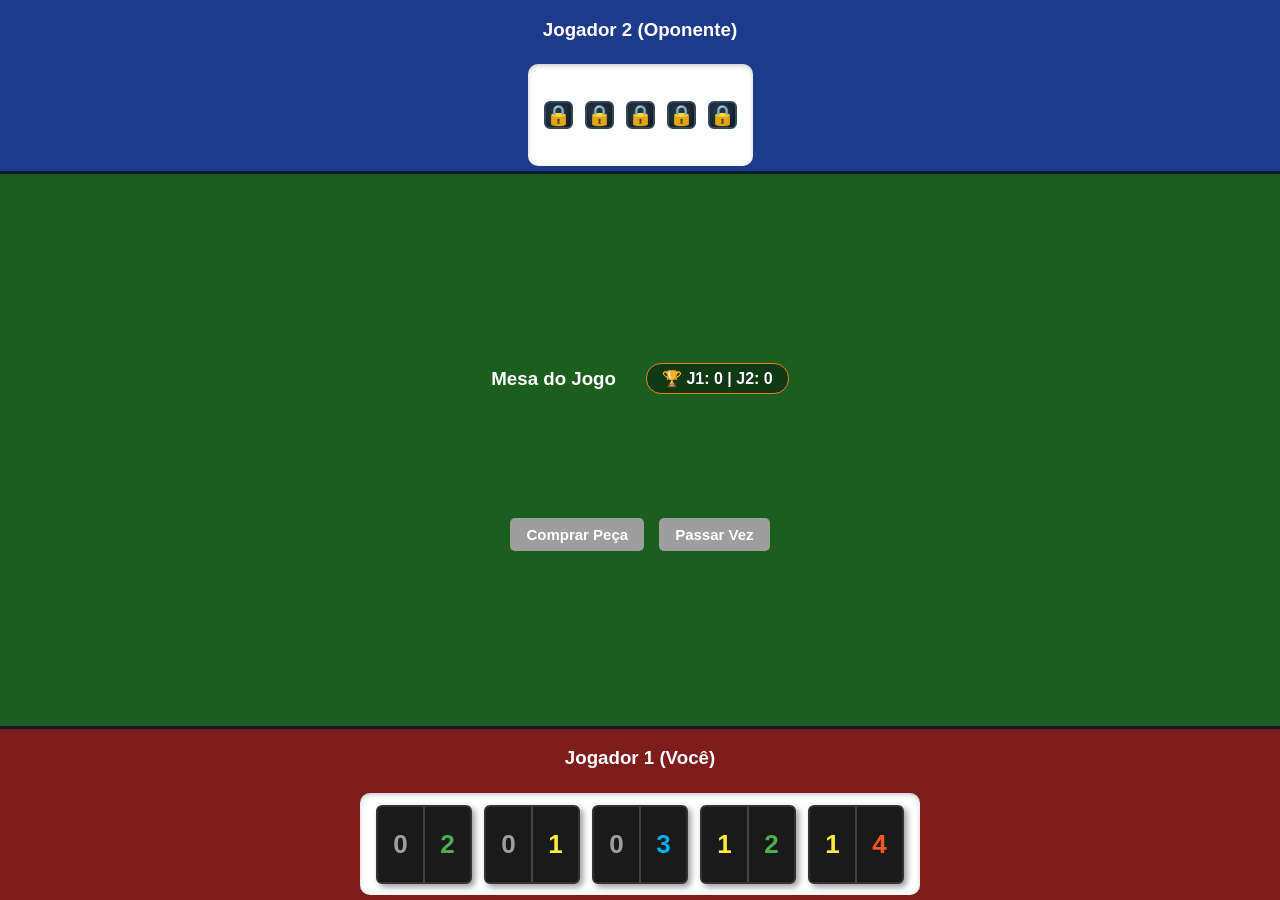
==== index.html @ 340179a4 "Rename Dominó v3.html to index.html" ====
<!DOCTYPE html>
<html lang="pt-br">
<head>

    <meta charset="UTF-8">
    <meta http-equiv="X-UA-Compatible" content="IE=edge">
    <meta name="viewport" content="width=device-width, initial-scale=0.8">
    <link rel="stylesheet" href="style.css">
    <title>Dominó</title>
    

</head>
<body>

    <div class="area-jogador-topo">
        <h3>Jogador 2 (Oponente)</h3>
        <div class="mao-pecas" id="mao-jogador2"></div>
    </div>

<div id="area-mesa" style="position: relative;">
    <div id="cabecalho-mesa">
        <h3>Mesa do Jogo</h3>
        <div id="placar">🏆 J1: <span id="vitorias-j1">0</span> | J2: <span id="vitorias-j2">0</span></div>
    </div>
    
    <div id="tabuleiro"></div>
    
    <div id="seletor-lados-mesa">
        <div id="zona-esquerda" class="zona-clique"><span>⬅️ Jogar na Esquerda</span></div>
        <div id="zona-direita" class="zona-clique"><span>Jogar na Direita ➡️</span></div>
    </div>

    <div id="controles-jogo">
        <button id="btn-comprar" class="btn-acao">Comprar Peça</button>
        <button id="btn-passar" class="btn-acao" disabled>Passar Vez</button>
        <button id="btn-reiniciar" class="btn-acao" style="display: none; background-color: #2196f3;">Jogar Próxima Partida</button>
    </div>
</div>
    <div class="area-jogador-base">
        <h3>Jogador 1 (Você)</h3>
        <div class="mao-pecas" id="mao-jogador1"></div>
    </div>

<script src="script.js"></script>

</body>
---- style.css ----
/* 🎨 VARIÁVEIS GLOBAIS: Preparadas para facilitar futuras Media Queries */
    :root {
        --altura-topo-base: 60px;       /* 🆕 Controla diretamente a altura das barras azul/vermelha */
        --tamanho-fonte-titulos: 16px;   /* 🆕 Tamanho do texto "Jogador 1" e "Jogador 2" */
        --altura-peca: 75px;
        --largura-peca: 45px;
        --fonte-peca: 26px;
    }

    body {
        margin: 0;
        padding: 0;
        font-family: 'Segoe UI', Arial, sans-serif;
        height: 100vh; /* Ocupa exatamente o tamanho visível da tela */
        display: flex;
        flex-direction: column;
        overflow: hidden; /* 🛡️ Impede barras de rolagem indesejadas no navegador */
    }

    /* 🟦 Metade de cima: Jogador 2 (Azul) */
    .area-jogador-topo {
        background-color: #1e3a8a;
        min-height: var(--altura-topo-base); /* Usa a variável flexível */
        display: flex;
        flex-direction: column;
        justify-content: center;
        align-items: center;
        color: white;
        font-size: var(--tamanho-fonte-titulos);
        font-weight: bold;
    }

    /* 🟥 Metade de baixo: Jogador 1 (Vermelho) */
    .area-jogador-base {
        background-color: #7f1d1d;
        min-height: var(--altura-topo-base); /* Usa a mesma variável flexível */
        display: flex;
        flex-direction: column;
        justify-content: center;
        align-items: center;
        color: white;
        font-size: var(--tamanho-fonte-titulos);
        font-weight: bold;
    }

    /* 🟩 O Tabuleiro Central (Mesa) */
    #area-mesa {
        background-color: #1b5e20;
        flex-grow: 1; /* Ocupa dinamicamente todo o espaço que sobrar da tela */
        display: flex; 
        flex-direction: column;
        justify-content: center;
        align-items: center;
        color: white;
        border-top: 0.2rem solid #111827;
        border-bottom: 0.2rem solid #111827;
        position: relative; /* Mantém o seletor de lados ancorado no lugar certo */
    }

    /* ⬜ As mãos dos jogadores (Fundo Branco) */
    .mao-pecas {
        background-color: #ffffff;
        border-radius: 10px;
        min-height: calc(var(--altura-peca) + 15px);
        display: flex;
        justify-content: center;
        align-items: center;
        gap: 12px;
        padding: 6px var(--tamanho-fonte-titulos); /* Reduzido o padding vertical para economizar espaço */
        margin-top: 5px;
        margin-bottom: 5px;
        box-shadow: inset 0 2px 5px rgba(0,0,0,0.2);
    }

    #tabuleiro {
        display: flex;
        gap: 10px;
        padding: 10px;
        min-height: var(--altura-peca);
    }

    /* 🀫 As Peças Pretas */
    .peca-domino {
        background-color: #1a1a1a;
        border: 2px solid #333;
        border-radius: 6px;
        display: flex;
        box-shadow: 3px 3px 6px rgba(0,0,0,0.4);
        cursor: pointer;
        transition: transform 0.2s;
    }

    .peca-domino:hover {
        transform: translateY(-8px);
    }

    /* Lados da peça */
    .metade-peca {
        width: var(--largura-peca);
        height: var(--altura-peca);
        display: flex;
        align-items: center;
        justify-content: center;
        font-size: var(--fonte-peca);
        font-weight: bold;
    }

    .metade-peca:first-child {
        border-right: 2px solid #444;
    }

    #controles-jogo {
        margin-top: 10px;
        display: flex;
        justify-content: center;
        gap: 15px;
    }

    .btn-acao {
        background-color: #f57f17;
        color: white;
        border: none;
        padding: 8px 16px;
        font-size: 15px;
        font-weight: bold;
        border-radius: 5px;
        cursor: pointer;
        box-shadow: 2px 2px 5px rgba(0,0,0,0.3);
        transition: background-color 0.2s, transform 0.1s;
    }

    .btn-acao:hover:not(:disabled) {
        background-color: #f9a825;
        transform: scale(1.05);
    }

    .btn-acao:disabled {
        background-color: #9e9e9e;
        cursor: not-allowed;
        box-shadow: none;
    }

    #seletor-lados-mesa {
        display: none;
        position: absolute;
        top: 40px;
        left: 0;
        width: 100%;
        height: calc(100% - 90px);
        z-index: 10;
    }

    .zona-clique {
        width: 50%;
        height: 100%;
        float: left;
        display: flex;
        align-items: center;
        justify-content: center;
        cursor: pointer;
        font-size: 18px;
        font-weight: bold;
        color: white;
        transition: background-color 0.2s;
        background-color: rgba(255, 255, 255, 0.08);
    }

    #zona-esquerda:hover {
        background-color: rgba(33, 150, 243, 0.3);
    }

    #zona-direita:hover {
        background-color: rgba(76, 175, 80, 0.3);
    }

    .zona-clique span {
        background: rgba(0, 0, 0, 0.6);
        padding: 8px 16px;
        border-radius: 20px;
        pointer-events: none;
    }

    #cabecalho-mesa {
        display: flex;
        justify-content: center;
        align-items: center;
        gap: 30px;
        margin-bottom: 5px;
    }

    #placar {
        background-color: rgba(0, 0, 0, 0.4);
        padding: 5px 15px;
        border-radius: 15px;
        font-size: 16px;
        font-weight: bold;
        border: 1px solid #f57f17;
    }

    .peca-domino.peca-oculta {
        background: linear-gradient(135deg, #2c3e50, #1a252f) !important;
        border: 2px solid #34495e !important;
        box-shadow: inset 0 0 10px rgba(0,0,0,0.5) !important;
        cursor: not-allowed;
    }

    .bloco-oculto {
        display: flex;
        justify-content: center;
        align-items: center;
        width: 100%;
        height: 100%;
        font-size: 20px;
    }
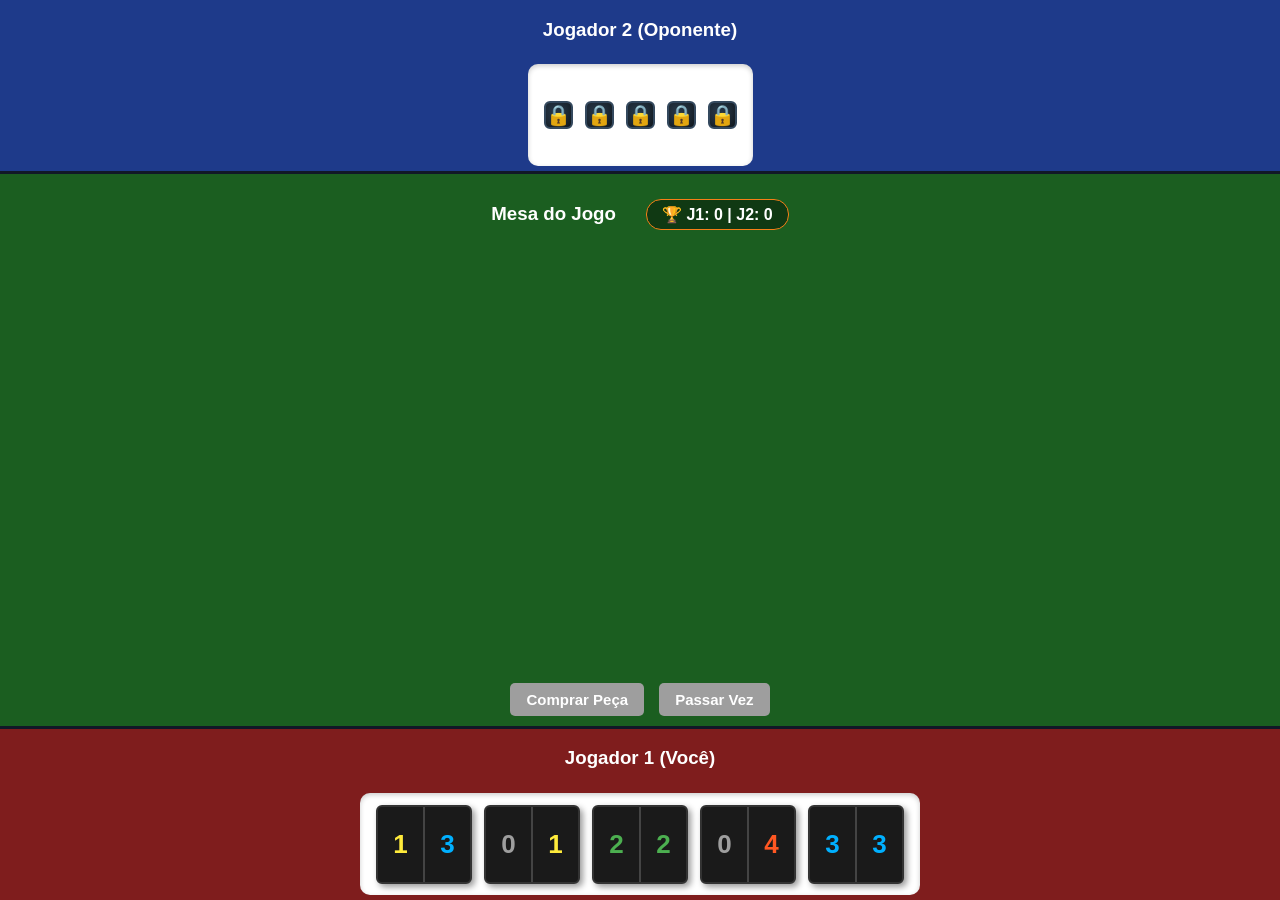
==== commit 99f9caf5: "Update index.html" ====
--- a/index.html
+++ b/index.html
@@ -34,6 +34,7 @@
         <button id="btn-comprar" class="btn-acao">Comprar Peça</button>
         <button id="btn-passar" class="btn-acao" disabled>Passar Vez</button>
         <button id="btn-reiniciar" class="btn-acao" style="display: none; background-color: #2196f3;">Jogar Próxima Partida</button>
+        <button id="btn-cancelar" class="btn-acao btn-cancelar" style="display: none;">Cancelar Seleção</button>
     </div>
 </div>
     <div class="area-jogador-base">
--- a/style.css
+++ b/style.css
@@ -1,4 +1,38 @@
     /* 🎨 VARIÁVEIS GLOBAIS: Preparadas para facilitar futuras Media Queries */
+    /* 📱 REGRAS EXCLUSIVAS PARA MOBILE (Android / iOS) */
+@media (max-width: 768px) {
+    :root {
+        --altura-topo-base: 40px;  /* 📉 Encolhe drasticamente a barra do Jogador 2 */
+        --altura-peca: 55px;       /* 📉 Reduz ligeiramente o tamanho das peças no celular */
+        --largura-peca: 33px;
+        --fonte-peca: 18px;
+        --tamanho-fonte-titulos: 14px;
+    }
+    
+    /* 📉 Força a mesa verde a não roubar todo o espaço no Mobile */
+    #area-mesa {
+        max-height: 50vh; /* Ocupa no máximo metade da altura da tela do celular */
+    }
+
+    .mao-pecas {
+        min-height: 75px;
+        padding: 4px 8px;
+        max-width: 95vw;
+    }
+    
+    #controles-jogo {
+        margin-top: 5px;
+        margin-bottom: 5px; /* Deixa colado na área do jogador 1 */
+    }
+
+    /* Estilo do novo botão de Cancelar Seleção */
+    .btn-cancelar {
+        background-color: #d32f2f !important; /* Vermelho de alerta */
+        color: white;
+    }
+}
+
+
     :root {
         --altura-topo-base: 60px;       /* 🆕 Controla diretamente a altura das barras azul/vermelha */
         --tamanho-fonte-titulos: 16px;   /* 🆕 Tamanho do texto "Jogador 1" e "Jogador 2" */
@@ -17,6 +51,14 @@
         overflow: hidden; /* 🛡️ Impede barras de rolagem indesejadas no navegador */
     }
 
+    #tabuleiro:active {
+    cursor: grabbing; /* Mãozinha fechada ao arrastar */
+    }
+
+    #tabuleiro::-webkit-scrollbar, .mao-pecas::-webkit-scrollbar {
+    display: none;
+    }
+
     /* 🟦 Metade de cima: Jogador 2 (Azul) */
     .area-jogador-topo {
         background-color: #1e3a8a;
@@ -43,40 +85,53 @@
         font-weight: bold;
     }
 
-    /* 🟩 O Tabuleiro Central (Mesa) */
+   /* 🟩 O Tabuleiro Central (Mesa) */
     #area-mesa {
-        background-color: #1b5e20;
-        flex-grow: 1; /* Ocupa dinamicamente todo o espaço que sobrar da tela */
-        display: flex; 
-        flex-direction: column;
-        justify-content: center;
-        align-items: center;
-        color: white;
-        border-top: 0.2rem solid #111827;
-        border-bottom: 0.2rem solid #111827;
-        position: relative; /* Mantém o seletor de lados ancorado no lugar certo */
+    background-color: #1b5e20;
+    flex-grow: 1;
+    display: flex; 
+    flex-direction: column;
+    justify-content: space-between; /* 🆕 Mudado para empurrar os botões para a base da mesa */
+    align-items: center;
+    color: white;
+    border-top: 0.2rem solid #111827;
+    border-bottom: 0.2rem solid #111827;
+    position: relative;
+    padding-top: 10px;
+    padding-bottom: 10px;
     }
 
     /* ⬜ As mãos dos jogadores (Fundo Branco) */
-    .mao-pecas {
-        background-color: #ffffff;
-        border-radius: 10px;
-        min-height: calc(var(--altura-peca) + 15px);
-        display: flex;
-        justify-content: center;
-        align-items: center;
-        gap: 12px;
-        padding: 6px var(--tamanho-fonte-titulos); /* Reduzido o padding vertical para economizar espaço */
-        margin-top: 5px;
-        margin-bottom: 5px;
-        box-shadow: inset 0 2px 5px rgba(0,0,0,0.2);
+   .mao-pecas {
+    background-color: #ffffff;
+    border-radius: 10px;
+    min-height: calc(var(--altura-peca) + 15px);
+    display: flex;
+    justify-content: center;
+    align-items: center;
+    gap: 12px;
+    padding: 6px var(--tamanho-fonte-titulos);
+    margin-top: 5px;
+    margin-bottom: 5px;
+    box-shadow: inset 0 2px 5px rgba(0,0,0,0.2);
+    /* 🆕 Permite arrastar e rolar na mão também se houver muitas peças compradas */
+    overflow-x: auto;
+    max-width: 90vw;
+    cursor: grab;
     }
 
     #tabuleiro {
-        display: flex;
-        gap: 10px;
-        padding: 10px;
-        min-height: var(--altura-peca);
+    display: flex;
+    gap: 10px;
+    padding: 15px;
+    min-height: var(--altura-peca);
+    align-items: center;
+    /* 🆕 SUPER RESPONSIVIDADE: Permite rolagem horizontal se houver muitas peças */
+    overflow-x: auto; 
+    max-width: 95vw;
+    white-space: nowrap;
+    cursor: grab; /* Mostra a mãozinha de arrastar */
+    scroll-behavior: smooth;
     }
 
     /* 🀫 As Peças Pretas */
@@ -211,4 +266,4 @@
         width: 100%;
         height: 100%;
         font-size: 20px;
-    }+    }
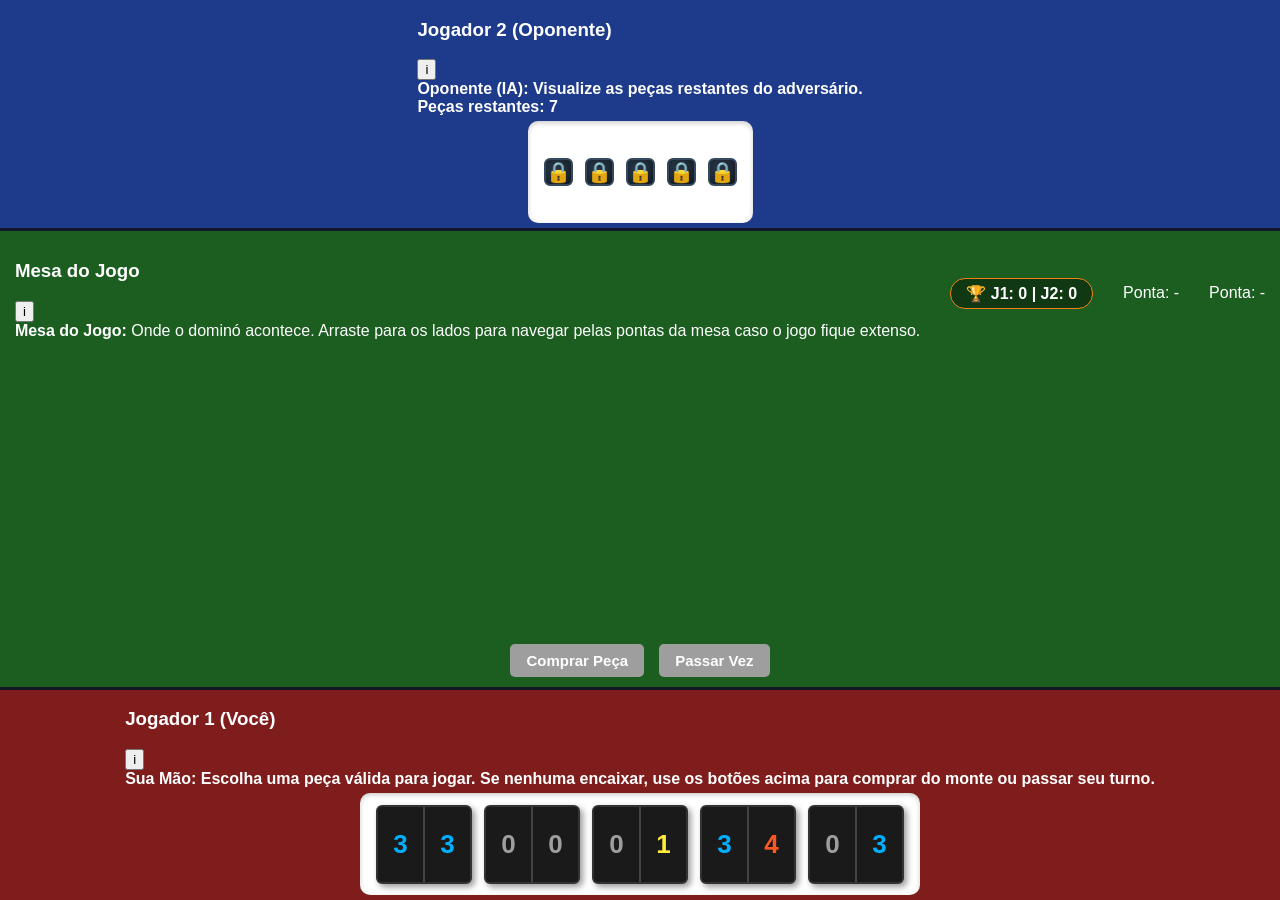
==== commit 20835969: "Update index.html" ====
--- a/index.html
+++ b/index.html
@@ -13,35 +13,63 @@
 <body>
 
     <div class="area-jogador-topo">
-        <h3>Jogador 2 (Oponente)</h3>
+        <div class="titulo-com-info">
+            <h3>Jogador 2 (Oponente)</h3>
+            <div class="info-container">
+                <button class="info-btn" aria-label="Informações do Oponente">i</button>
+                <div class="info-balao">
+                    <strong>Oponente (IA):</strong> Visualize as peças restantes do adversário. <br>
+                    <span id="info-qtd-j2">Peças restantes: 7</span>
+                </div>
+            </div>
+        </div>
         <div class="mao-pecas" id="mao-jogador2"></div>
     </div>
 
-<div id="area-mesa" style="position: relative;">
-    <div id="cabecalho-mesa">
-        <h3>Mesa do Jogo</h3>
-        <div id="placar">🏆 J1: <span id="vitorias-j1">0</span> | J2: <span id="vitorias-j2">0</span></div>
-    </div>
-    
-    <div id="tabuleiro"></div>
-    
-    <div id="seletor-lados-mesa">
-        <div id="zona-esquerda" class="zona-clique"><span>⬅️ Jogar na Esquerda</span></div>
-        <div id="zona-direita" class="zona-clique"><span>Jogar na Direita ➡️</span></div>
+    <div id="area-mesa">
+        <div id="cabecalho-mesa">
+            <div class="titulo-com-info" style="justify-content: center; margin-bottom: 5px;">
+                <h3>Mesa do Jogo</h3>
+                <div class="info-container" style="position: relative; right: auto; top: auto; transform: none;">
+                    <button class="info-btn" aria-label="Informações da Mesa">i</button>
+                    <div class="info-balao" id="balao-mesa">
+                        <strong>Mesa do Jogo:</strong> Onde o dominó acontece. Arraste para os lados para navegar pelas pontas da mesa caso o jogo fique extenso.
+                    </div>
+                </div>
+            </div>
+            <div id="placar">🏆 J1: <span id="vitorias-j1">0</span> | J2: <span id="vitorias-j2">0</span></div>
+            <div id="indicador-ponta-esquerda" class="indicador-ponta">Ponta: -</div>
+            <div id="indicador-ponta-direita" class="indicador-ponta">Ponta: -</div>
+        </div>
+        
+        <div id="tabuleiro"></div>
+        
+        <div id="seletor-lados-mesa">
+            <div id="zona-esquerda" class="zona-clique"><span>⬅️ Jogar na Esquerda</span></div>
+            <div id="zona-direita" class="zona-clique"><span>Jogar na Direita ➡️</span></div>
+        </div>
+
+        <div id="controles-jogo">
+            <button id="btn-comprar" class="btn-acao">Comprar Peça</button>
+            <button id="btn-passar" class="btn-acao" disabled>Passar Vez</button>
+            <button id="btn-reiniciar" class="btn-acao" style="display: none; background-color: #2196f3;">Jogar Próxima Partida</button>
+            <button id="btn-cancelar" class="btn-acao btn-cancelar" style="display: none;">Cancelar Seleção</button>
+        </div>
     </div>
 
-    <div id="controles-jogo">
-        <button id="btn-comprar" class="btn-acao">Comprar Peça</button>
-        <button id="btn-passar" class="btn-acao" disabled>Passar Vez</button>
-        <button id="btn-reiniciar" class="btn-acao" style="display: none; background-color: #2196f3;">Jogar Próxima Partida</button>
-        <button id="btn-cancelar" class="btn-acao btn-cancelar" style="display: none;">Cancelar Seleção</button>
-    </div>
-</div>
     <div class="area-jogador-base">
-        <h3>Jogador 1 (Você)</h3>
+        <div class="titulo-com-info">
+            <h3>Jogador 1 (Você)</h3>
+            <div class="info-container">
+                <button class="info-btn" aria-label="Minhas Informações">i</button>
+                <div class="info-balao">
+                    <strong>Sua Mão:</strong> Escolha uma peça válida para jogar. Se nenhuma encaixar, use os botões acima para comprar do monte ou passar seu turno.
+                </div>
+            </div>
+        </div>
         <div class="mao-pecas" id="mao-jogador1"></div>
     </div>
 
-<script src="script.js"></script>
+    <script src="script.js"></script>
 
 </body>
--- a/style.css
+++ b/style.css
@@ -1,97 +1,65 @@
-    /* 🎨 VARIÁVEIS GLOBAIS: Preparadas para facilitar futuras Media Queries */
-    /* 📱 REGRAS EXCLUSIVAS PARA MOBILE (Android / iOS) */
-@media (max-width: 768px) {
-    :root {
-        --altura-topo-base: 40px;  /* 📉 Encolhe drasticamente a barra do Jogador 2 */
-        --altura-peca: 55px;       /* 📉 Reduz ligeiramente o tamanho das peças no celular */
-        --largura-peca: 33px;
-        --fonte-peca: 18px;
-        --tamanho-fonte-titulos: 14px;
-    }
-    
-    /* 📉 Força a mesa verde a não roubar todo o espaço no Mobile */
-    #area-mesa {
-        max-height: 50vh; /* Ocupa no máximo metade da altura da tela do celular */
-    }
-
-    .mao-pecas {
-        min-height: 75px;
-        padding: 4px 8px;
-        max-width: 95vw;
-    }
-    
-    #controles-jogo {
-        margin-top: 5px;
-        margin-bottom: 5px; /* Deixa colado na área do jogador 1 */
-    }
-
-    /* Estilo do novo botão de Cancelar Seleção */
-    .btn-cancelar {
-        background-color: #d32f2f !important; /* Vermelho de alerta */
-        color: white;
-    }
-}
-
-
-    :root {
-        --altura-topo-base: 60px;       /* 🆕 Controla diretamente a altura das barras azul/vermelha */
-        --tamanho-fonte-titulos: 16px;   /* 🆕 Tamanho do texto "Jogador 1" e "Jogador 2" */
-        --altura-peca: 75px;
-        --largura-peca: 45px;
-        --fonte-peca: 26px;
-    }
-
-    body {
-        margin: 0;
-        padding: 0;
-        font-family: 'Segoe UI', Arial, sans-serif;
-        height: 100vh; /* Ocupa exatamente o tamanho visível da tela */
-        display: flex;
-        flex-direction: column;
-        overflow: hidden; /* 🛡️ Impede barras de rolagem indesejadas no navegador */
-    }
-
-    #tabuleiro:active {
+/* ==========================================================================
+   1. ESTILOS PADRÕES (DESKTOP / BASE GERAL DO JOGO)
+   ========================================================================== */
+:root {
+    --altura-topo-base: 60px;       /* Controla a altura das barras azul/vermelha */
+    --tamanho-fonte-titulos: 16px;   /* Tamanho do texto "Jogador 1" e "Jogador 2" */
+    --altura-peca: 75px;
+    --largura-peca: 45px;
+    --fonte-peca: 26px;
+}
+
+body {
+    margin: 0;
+    padding: 0;
+    font-family: 'Segoe UI', Arial, sans-serif;
+    height: 100vh; /* Ocupa exatamente o tamanho visível da tela */
+    display: flex;
+    flex-direction: column;
+    overflow: hidden; /* Impede barras de rolagem indesejadas no navegador */
+}
+
+#tabuleiro:active {
     cursor: grabbing; /* Mãozinha fechada ao arrastar */
-    }
-
-    #tabuleiro::-webkit-scrollbar, .mao-pecas::-webkit-scrollbar {
+}
+
+#tabuleiro::-webkit-scrollbar, .mao-pecas::-webkit-scrollbar {
     display: none;
-    }
-
-    /* 🟦 Metade de cima: Jogador 2 (Azul) */
-    .area-jogador-topo {
-        background-color: #1e3a8a;
-        min-height: var(--altura-topo-base); /* Usa a variável flexível */
-        display: flex;
-        flex-direction: column;
-        justify-content: center;
-        align-items: center;
-        color: white;
-        font-size: var(--tamanho-fonte-titulos);
-        font-weight: bold;
-    }
-
-    /* 🟥 Metade de baixo: Jogador 1 (Vermelho) */
-    .area-jogador-base {
-        background-color: #7f1d1d;
-        min-height: var(--altura-topo-base); /* Usa a mesma variável flexível */
-        display: flex;
-        flex-direction: column;
-        justify-content: center;
-        align-items: center;
-        color: white;
-        font-size: var(--tamanho-fonte-titulos);
-        font-weight: bold;
-    }
-
-   /* 🟩 O Tabuleiro Central (Mesa) */
-    #area-mesa {
+}
+
+/* 🟦 Metade de cima: Jogador 2 (Azul) */
+.area-jogador-topo {
+    background-color: #1e3a8a;
+    min-height: var(--altura-topo-base);
+    display: flex;
+    flex-direction: column;
+    justify-content: center;
+    align-items: center;
+    color: white;
+    font-size: var(--tamanho-fonte-titulos);
+    font-weight: bold;
+}
+
+/* 🟥 Metade de baixo: Jogador 1 (Vermelho) */
+.area-jogador-base {
+    background-color: #7f1d1d;
+    min-height: var(--altura-topo-base);
+    display: flex;
+    flex-direction: column;
+    justify-content: center;
+    align-items: center;
+    color: white;
+    font-size: var(--tamanho-fonte-titulos);
+    font-weight: bold;
+}
+
+/* 🟩 O Tabuleiro Central (Mesa) */
+#area-mesa {
     background-color: #1b5e20;
     flex-grow: 1;
     display: flex; 
     flex-direction: column;
-    justify-content: space-between; /* 🆕 Mudado para empurrar os botões para a base da mesa */
+    justify-content: space-between; /* Empurra os botões para a base da mesa */
     align-items: center;
     color: white;
     border-top: 0.2rem solid #111827;
@@ -99,10 +67,10 @@
     position: relative;
     padding-top: 10px;
     padding-bottom: 10px;
-    }
-
-    /* ⬜ As mãos dos jogadores (Fundo Branco) */
-   .mao-pecas {
+}
+
+/* ⬜ As mãos dos jogadores (Fundo Branco) */
+.mao-pecas {
     background-color: #ffffff;
     border-radius: 10px;
     min-height: calc(var(--altura-peca) + 15px);
@@ -114,156 +82,199 @@
     margin-top: 5px;
     margin-bottom: 5px;
     box-shadow: inset 0 2px 5px rgba(0,0,0,0.2);
-    /* 🆕 Permite arrastar e rolar na mão também se houver muitas peças compradas */
     overflow-x: auto;
     max-width: 90vw;
     cursor: grab;
-    }
-
-    #tabuleiro {
+}
+
+#tabuleiro {
     display: flex;
     gap: 10px;
     padding: 15px;
     min-height: var(--altura-peca);
     align-items: center;
-    /* 🆕 SUPER RESPONSIVIDADE: Permite rolagem horizontal se houver muitas peças */
     overflow-x: auto; 
     max-width: 95vw;
     white-space: nowrap;
-    cursor: grab; /* Mostra a mãozinha de arrastar */
+    cursor: grab;
     scroll-behavior: smooth;
-    }
-
-    /* 🀫 As Peças Pretas */
-    .peca-domino {
-        background-color: #1a1a1a;
-        border: 2px solid #333;
-        border-radius: 6px;
-        display: flex;
-        box-shadow: 3px 3px 6px rgba(0,0,0,0.4);
-        cursor: pointer;
-        transition: transform 0.2s;
-    }
-
-    .peca-domino:hover {
-        transform: translateY(-8px);
-    }
-
-    /* Lados da peça */
-    .metade-peca {
-        width: var(--largura-peca);
-        height: var(--altura-peca);
-        display: flex;
-        align-items: center;
-        justify-content: center;
-        font-size: var(--fonte-peca);
-        font-weight: bold;
-    }
-
-    .metade-peca:first-child {
-        border-right: 2px solid #444;
-    }
-
+}
+
+/* 🀫 As Peças Pretas */
+.peca-domino {
+    background-color: #1a1a1a;
+    border: 2px solid #333;
+    border-radius: 6px;
+    display: flex;
+    box-shadow: 3px 3px 6px rgba(0,0,0,0.4);
+    cursor: pointer;
+    transition: transform 0.2s;
+}
+
+.peca-domino:hover {
+    transform: translateY(-8px);
+}
+
+/* Lados da peça */
+.metade-peca {
+    width: var(--largura-peca);
+    height: var(--altura-peca);
+    display: flex;
+    align-items: center;
+    justify-content: center;
+    font-size: var(--fonte-peca);
+    font-weight: bold;
+}
+
+.metade-peca:first-child {
+    border-right: 2px solid #444;
+}
+
+#controles-jogo {
+    margin-top: 10px;
+    display: flex;
+    justify-content: center;
+    gap: 15px;
+}
+
+.btn-acao {
+    background-color: #f57f17;
+    color: white;
+    border: none;
+    padding: 8px 16px;
+    font-size: 15px;
+    font-weight: bold;
+    border-radius: 5px;
+    cursor: pointer;
+    box-shadow: 2px 2px 5px rgba(0,0,0,0.3);
+    transition: background-color 0.2s, transform 0.1s;
+}
+
+.btn-acao:hover:not(:disabled) {
+    background-color: #f9a825;
+    transform: scale(1.05);
+}
+
+.btn-acao:disabled {
+    background-color: #9e9e9e;
+    cursor: not-allowed;
+    box-shadow: none;
+}
+
+/* Estilo Base do Botão de Cancelar (Fica invisível no início) */
+.btn-cancelar {
+    background-color: #d32f2f !important;
+    color: white !important;
+    display: none; /* Controlado via JS com a classe auxiliar */
+}
+
+/* 🆕 Classe utilitária que o JS aciona para forçar a visibilidade */
+.mostrar-botao {
+    display: inline-block !important;
+}
+
+#seletor-lados-mesa {
+    display: none;
+    position: absolute;
+    top: 40px;
+    left: 0;
+    width: 100%;
+    height: calc(100% - 90px);
+    z-index: 10;
+}
+
+.zona-clique {
+    width: 50%;
+    height: 100%;
+    float: left;
+    display: flex;
+    align-items: center;
+    justify-content: center;
+    cursor: pointer;
+    font-size: 18px;
+    font-weight: bold;
+    color: white;
+    transition: background-color 0.2s;
+    background-color: rgba(255, 255, 255, 0.08);
+}
+
+#zona-esquerda:hover {
+    background-color: rgba(33, 150, 243, 0.3);
+}
+
+#zona-direita:hover {
+    background-color: rgba(76, 175, 80, 0.3);
+}
+
+.zona-clique span {
+    background: rgba(0, 0, 0, 0.6);
+    padding: 8px 16px;
+    border-radius: 20px;
+    pointer-events: none;
+}
+
+#cabecalho-mesa {
+    display: flex;
+    justify-content: center;
+    align-items: center;
+    gap: 30px;
+    margin-bottom: 5px;
+}
+
+#placar {
+    background-color: rgba(0, 0, 0, 0.4);
+    padding: 5px 15px;
+    border-radius: 15px;
+    font-size: 16px;
+    font-weight: bold;
+    border: 1px solid #f57f17;
+}
+
+.peca-domino.peca-oculta {
+    background: linear-gradient(135deg, #2c3e50, #1a252f) !important;
+    border: 2px solid #34495e !important;
+    box-shadow: inset 0 0 10px rgba(0,0,0,0.5) !important;
+    cursor: not-allowed;
+}
+
+.bloco-oculto {
+    display: flex;
+    justify-content: center;
+    align-items: center;
+    width: 100%;
+    height: 100%;
+    font-size: 20px;
+}
+
+/* ==========================================================================
+   2. REGRAS EXCLUSIVAS PARA MOBILE (SEMPRE NO FINAL DO ARQUIVO)
+   ========================================================================== */
+@media (max-width: 768px) {
+    :root {
+        --altura-topo-base: 40px;  /* Agora sim sobrescreve os 60px no celular */
+        --altura-peca: 55px;       /* Agora sim sobrescreve os 75px no celular */
+        --largura-peca: 33px;
+        --fonte-peca: 18px;
+        --tamanho-fonte-titulos: 14px;
+    }
+    
+    #area-mesa {
+        max-height: 50vh; /* Limita a área verde para salvar o espaço do J1 */
+    }
+
+    .mao-pecas {
+        min-height: 75px;
+        padding: 4px 8px;
+        max-width: 95vw;
+    }
+    
     #controles-jogo {
-        margin-top: 10px;
-        display: flex;
-        justify-content: center;
-        gap: 15px;
-    }
-
-    .btn-acao {
-        background-color: #f57f17;
-        color: white;
-        border: none;
-        padding: 8px 16px;
-        font-size: 15px;
-        font-weight: bold;
-        border-radius: 5px;
-        cursor: pointer;
-        box-shadow: 2px 2px 5px rgba(0,0,0,0.3);
-        transition: background-color 0.2s, transform 0.1s;
-    }
-
-    .btn-acao:hover:not(:disabled) {
-        background-color: #f9a825;
-        transform: scale(1.05);
-    }
-
-    .btn-acao:disabled {
-        background-color: #9e9e9e;
-        cursor: not-allowed;
-        box-shadow: none;
-    }
-
-    #seletor-lados-mesa {
-        display: none;
-        position: absolute;
-        top: 40px;
-        left: 0;
-        width: 100%;
-        height: calc(100% - 90px);
-        z-index: 10;
-    }
-
-    .zona-clique {
-        width: 50%;
-        height: 100%;
-        float: left;
-        display: flex;
-        align-items: center;
-        justify-content: center;
-        cursor: pointer;
-        font-size: 18px;
-        font-weight: bold;
-        color: white;
-        transition: background-color 0.2s;
-        background-color: rgba(255, 255, 255, 0.08);
-    }
-
-    #zona-esquerda:hover {
-        background-color: rgba(33, 150, 243, 0.3);
-    }
-
-    #zona-direita:hover {
-        background-color: rgba(76, 175, 80, 0.3);
-    }
-
-    .zona-clique span {
-        background: rgba(0, 0, 0, 0.6);
-        padding: 8px 16px;
-        border-radius: 20px;
-        pointer-events: none;
-    }
-
-    #cabecalho-mesa {
-        display: flex;
-        justify-content: center;
-        align-items: center;
-        gap: 30px;
+        margin-top: 5px;
         margin-bottom: 5px;
     }
 
-    #placar {
-        background-color: rgba(0, 0, 0, 0.4);
-        padding: 5px 15px;
-        border-radius: 15px;
-        font-size: 16px;
-        font-weight: bold;
-        border: 1px solid #f57f17;
-    }
-
-    .peca-domino.peca-oculta {
-        background: linear-gradient(135deg, #2c3e50, #1a252f) !important;
-        border: 2px solid #34495e !important;
-        box-shadow: inset 0 0 10px rgba(0,0,0,0.5) !important;
-        cursor: not-allowed;
-    }
-
-    .bloco-oculto {
-        display: flex;
-        justify-content: center;
-        align-items: center;
-        width: 100%;
-        height: 100%;
-        font-size: 20px;
-    }
+    .btn-cancelar {
+        min-width: 120px !important; /* Trava estrutural para telas Android */
+        z-index: 20 !important;
+    }
+}
